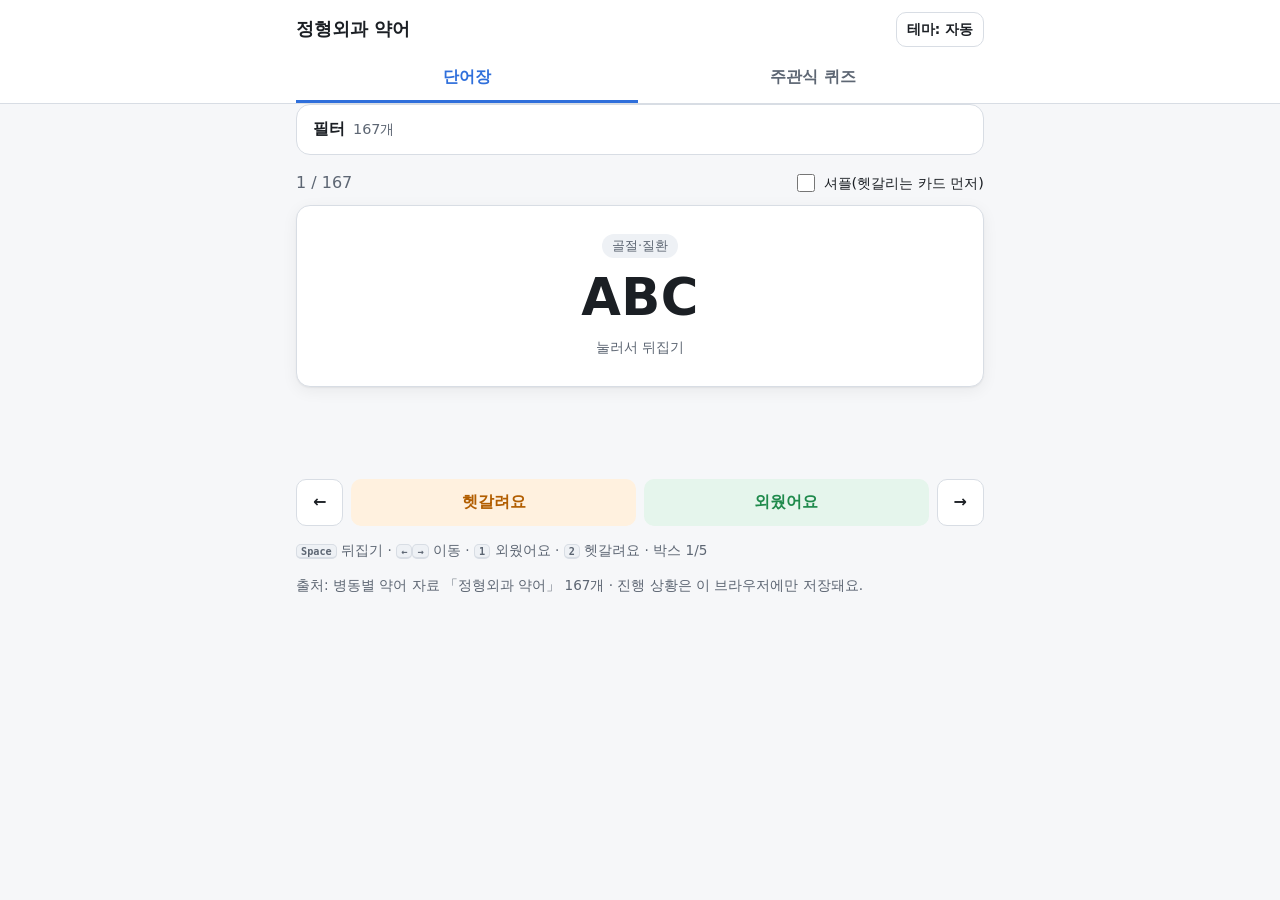
==== index.html @ 0612420a "정형외과 약어 단어장·주관식 퀴즈 웹앱 Co-Authored-By: Claude Opus 5.5 <noreply@anthropic.com>" ====
<!doctype html>
<html lang="ko">
<head>
  <meta charset="utf-8">
  <meta name="viewport" content="width=device-width, initial-scale=1">
  <title>정형외과 약어</title>
  <meta name="description" content="간호대 학생을 위한 정형외과 의학 약어 단어장과 주관식 퀴즈">
  <meta name="color-scheme" content="light dark">
  <link rel="stylesheet" href="css/style.css">
  <script>
    // 첫 렌더 전에 저장된 테마 적용(깜빡임 방지)
    try {
      var t = (JSON.parse(localStorage.getItem('ortho-abbr:v1')) || {}).settings?.theme;
      if (t === 'light' || t === 'dark') document.documentElement.dataset.theme = t;
    } catch (e) {}
  </script>
  <script type="module" src="js/app.js"></script>
</head>
<body>
  <header class="top">
    <div class="wrap top-row">
      <h1>정형외과 약어</h1>
      <button id="theme" class="ghost small" type="button" aria-label="테마 전환">테마: 자동</button>
    </div>
    <div class="wrap">
      <nav class="tabs" role="tablist" aria-label="학습 모드">
        <button role="tab" id="tab-cards" aria-controls="view-cards" aria-selected="true" type="button">단어장</button>
        <button role="tab" id="tab-quiz" aria-controls="view-quiz" aria-selected="false" type="button">주관식 퀴즈</button>
      </nav>
    </div>
  </header>

  <main class="wrap">
    <details class="filters" id="filters">
      <summary>
        <span>필터</span>
        <span class="muted" id="filter-summary"></span>
      </summary>
      <div class="filter-body">
        <fieldset>
          <legend>상태</legend>
          <div class="chips" id="f-status"></div>
        </fieldset>
        <fieldset>
          <legend>알파벳 구간</legend>
          <div class="chips" id="f-range"></div>
        </fieldset>
        <fieldset>
          <legend>분류 <span class="muted">(여러 개 선택 가능)</span></legend>
          <div class="chips" id="f-tags"></div>
        </fieldset>
        <div class="filter-foot">
          <span class="muted" id="stats"></span>
          <button type="button" class="ghost small danger" id="reset">진행 상황 초기화</button>
        </div>
      </div>
    </details>

    <p class="notice" id="storage-warning" hidden>이 브라우저에서는 진행 상황을 저장할 수 없어요. 앱은 그대로 쓸 수 있지만 새로고침하면 기록이 사라져요.</p>

    <!-- 단어장 -->
    <section id="view-cards" role="tabpanel" aria-labelledby="tab-cards">
      <div class="bar">
        <span id="card-pos" class="muted">0 / 0</span>
        <label class="switch"><input type="checkbox" id="shuffle"> 셔플(헷갈리는 카드 먼저)</label>
      </div>

      <button type="button" class="card" id="card" aria-describedby="card-help">
        <div class="face front">
          <span class="tag-pill" id="card-tag"></span>
          <span class="abbr" id="card-abbr"></span>
          <span class="muted hint">눌러서 뒤집기</span>
        </div>
        <div class="face back" aria-live="polite">
          <span class="abbr-sm" id="card-abbr2"></span>
          <span class="full" id="card-full"></span>
          <span class="note" id="card-note"></span>
          <span class="ko" id="card-ko"></span>
          <span class="others" id="card-others"></span>
        </div>
      </button>
      <p id="card-empty" class="empty" hidden>조건에 맞는 카드가 없어요. 필터를 바꿔 보세요.</p>

      <div class="card-actions">
        <button type="button" id="prev" class="ghost" aria-label="이전 카드">←</button>
        <button type="button" id="unsure" class="warn">헷갈려요</button>
        <button type="button" id="known" class="ok">외웠어요</button>
        <button type="button" id="next" class="ghost" aria-label="다음 카드">→</button>
      </div>
      <p class="muted small-text" id="card-help">
        <kbd>Space</kbd> 뒤집기 · <kbd>←</kbd><kbd>→</kbd> 이동 · <kbd>1</kbd> 외웠어요 · <kbd>2</kbd> 헷갈려요
        <span id="card-box"></span>
      </p>
    </section>

    <!-- 퀴즈 -->
    <section id="view-quiz" role="tabpanel" aria-labelledby="tab-quiz" hidden>
      <div id="quiz-setup" class="panel">
        <h2>주관식 퀴즈</h2>
        <p>약어를 보고 <b>영어 풀네임</b>을 입력하세요. 대소문자·띄어쓰기·하이픈·마침표는 신경 쓰지 않아도 돼요.</p>
        <p class="muted" id="quiz-pool"></p>
        <fieldset>
          <legend>문제 수</legend>
          <div class="chips" id="quiz-len"></div>
        </fieldset>
        <button type="button" class="primary" id="quiz-start">시작하기</button>
      </div>

      <div id="quiz-play" hidden>
        <div class="bar">
          <span id="quiz-pos" class="muted"></span>
          <span id="quiz-score"></span>
        </div>
        <div class="progress" role="progressbar" aria-label="진행률" aria-valuemin="0" id="quiz-progress">
          <div class="progress-fill" id="quiz-progress-fill"></div>
        </div>
        <div class="panel q">
          <div class="abbr" id="quiz-abbr"></div>
          <form id="quiz-form" autocomplete="off">
            <label for="quiz-input" class="sr-only">영어 풀네임</label>
            <input id="quiz-input" type="text" placeholder="영어 풀네임 입력 후 Enter"
                   autocomplete="off" autocapitalize="off" autocorrect="off" spellcheck="false" enterkeyhint="done">
            <div class="q-actions" id="q-ask-actions">
              <button type="button" class="ghost" id="quiz-skip">모르겠어요 <kbd>Esc</kbd></button>
              <button type="submit" class="primary">제출 <kbd>Enter</kbd></button>
            </div>
          </form>
          <p class="hint-line" id="quiz-hint" role="status"></p>
          <div id="quiz-feedback" hidden>
            <p class="verdict" id="quiz-verdict" role="status"></p>
            <ul class="answers" id="quiz-answers"></ul>
            <div class="q-actions">
              <button type="button" class="ghost" id="quiz-override" hidden>철자만 틀렸어요, 정답 처리</button>
              <button type="button" class="primary" id="quiz-next">다음 <kbd>Enter</kbd></button>
            </div>
          </div>
        </div>
      </div>

      <div id="quiz-result" class="panel" hidden>
        <h2>결과</h2>
        <p class="big-score" id="result-score"></p>
        <h3 id="result-wrong-title">틀린 문제</h3>
        <ul class="wrong-list" id="result-wrong"></ul>
        <div class="q-actions">
          <button type="button" class="ghost" id="result-new">새 퀴즈</button>
          <button type="button" class="primary" id="result-retry">틀린 문제만 다시</button>
        </div>
      </div>
    </section>

    <p class="empty" id="load-error" hidden></p>
  </main>

  <footer class="wrap muted small-text">
    출처: 병동별 약어 자료 「정형외과 약어」 167개 · 진행 상황은 이 브라우저에만 저장돼요.
  </footer>
</body>
</html>
---- css/style.css ----
:root {
  --bg: #f6f7f9;
  --surface: #ffffff;
  --surface-2: #eef1f5;
  --text: #1b1f24;
  --muted: #5d6673;
  --border: #d8dde4;
  --accent: #2f6fdb;
  --accent-text: #ffffff;
  --ok: #1f8a4c;
  --ok-bg: #e5f5ec;
  --warn: #b25e00;
  --warn-bg: #fff1df;
  --bad: #c62f3a;
  --bad-bg: #fde8ea;
  --shadow: 0 1px 2px rgb(0 0 0 / .06), 0 4px 16px rgb(0 0 0 / .06);
  --radius: 14px;
  color-scheme: light;
}
@media (prefers-color-scheme: dark) {
  :root:not([data-theme="light"]) {
    --bg: #111418; --surface: #1a1f25; --surface-2: #232a32; --text: #e8ebef; --muted: #9aa4b1;
    --border: #313a44; --accent: #6f9ff0; --accent-text: #0d1117;
    --ok: #5cc98a; --ok-bg: #173325; --warn: #f0a650; --warn-bg: #3a2a14; --bad: #f07a83; --bad-bg: #3b1d21;
    --shadow: 0 1px 2px rgb(0 0 0 / .4); color-scheme: dark;
  }
}
:root[data-theme="dark"] {
  --bg: #111418; --surface: #1a1f25; --surface-2: #232a32; --text: #e8ebef; --muted: #9aa4b1;
  --border: #313a44; --accent: #6f9ff0; --accent-text: #0d1117;
  --ok: #5cc98a; --ok-bg: #173325; --warn: #f0a650; --warn-bg: #3a2a14; --bad: #f07a83; --bad-bg: #3b1d21;
  --shadow: 0 1px 2px rgb(0 0 0 / .4); color-scheme: dark;
}

* { box-sizing: border-box; }
[hidden] { display: none !important; }
html { -webkit-text-size-adjust: 100%; }
body {
  margin: 0; background: var(--bg); color: var(--text);
  font: 16px/1.55 system-ui, -apple-system, "Apple SD Gothic Neo", "Malgun Gothic", "Noto Sans KR", sans-serif;
  overflow-x: hidden;
}
.wrap { max-width: 720px; margin: 0 auto; padding: 0 16px; }
h1 { font-size: 1.15rem; margin: 0; }
h2 { font-size: 1.2rem; margin: 0 0 .5rem; }
h3 { font-size: 1rem; margin: 1.25rem 0 .5rem; }
.muted { color: var(--muted); }
.small-text { font-size: .85rem; }
.sr-only { position: absolute; width: 1px; height: 1px; overflow: hidden; clip: rect(0 0 0 0); white-space: nowrap; }
kbd {
  font: 600 .75em ui-monospace, SFMono-Regular, Menlo, monospace; padding: .05em .4em;
  border: 1px solid var(--border); border-bottom-width: 2px; border-radius: 5px; background: var(--surface-2);
}
button kbd { background: transparent; border-color: currentColor; opacity: .7; }

/* 헤더 */
.top { background: var(--surface); border-bottom: 1px solid var(--border); position: sticky; top: 0; z-index: 5; }
.top-row { display: flex; align-items: center; justify-content: space-between; padding-top: 12px; padding-bottom: 8px; }
.tabs { display: flex; gap: 4px; }
.tabs button {
  flex: 1; border: 0; background: none; color: var(--muted); font: inherit; font-weight: 600;
  padding: 10px 8px; border-bottom: 3px solid transparent; cursor: pointer;
}
.tabs button[aria-selected="true"] { color: var(--accent); border-bottom-color: var(--accent); }

main { padding-top: 16px; padding-bottom: 24px; }
footer { padding-bottom: 24px; }

/* 버튼 */
button { font: inherit; cursor: pointer; }
.primary, .ghost, .ok, .warn {
  border-radius: 10px; padding: 10px 16px; border: 1px solid var(--border); background: var(--surface); color: var(--text);
  font-weight: 600; min-height: 44px;
}
.primary { background: var(--accent); color: var(--accent-text); border-color: var(--accent); }
.ok { background: var(--ok-bg); color: var(--ok); border-color: transparent; }
.warn { background: var(--warn-bg); color: var(--warn); border-color: transparent; }
.ghost:hover { background: var(--surface-2); }
.small { padding: 6px 10px; min-height: 0; font-size: .85rem; }
.danger { color: var(--bad); }
:focus-visible { outline: 3px solid var(--accent); outline-offset: 2px; }

/* 필터 */
.filters { background: var(--surface); border: 1px solid var(--border); border-radius: var(--radius); margin-bottom: 16px; }
.filters summary { padding: 12px 16px; cursor: pointer; display: flex; gap: 8px; align-items: baseline; flex-wrap: wrap; font-weight: 600; }
.filters summary .muted { font-weight: 400; font-size: .9rem; }
.filter-body { padding: 0 16px 16px; }
fieldset { border: 0; padding: 0; margin: 0 0 12px; min-width: 0; }
legend { font-size: .85rem; font-weight: 600; margin-bottom: 6px; padding: 0; }
.chips { display: flex; flex-wrap: wrap; gap: 6px; }
.chip {
  border: 1px solid var(--border); background: var(--surface); color: var(--text); border-radius: 999px;
  padding: 6px 12px; font-size: .9rem; min-height: 36px;
}
.chip[aria-pressed="true"] { background: var(--accent); border-color: var(--accent); color: var(--accent-text); }
.chip .count { opacity: .7; font-size: .8em; margin-left: 2px; }
.filter-foot { display: flex; justify-content: space-between; align-items: center; gap: 8px; flex-wrap: wrap; }
.notice { background: var(--warn-bg); color: var(--warn); padding: 10px 14px; border-radius: 10px; font-size: .9rem; }

.bar { display: flex; justify-content: space-between; align-items: center; gap: 8px; flex-wrap: wrap; margin-bottom: 10px; }
.switch { display: inline-flex; align-items: center; gap: 6px; font-size: .9rem; cursor: pointer; }
.switch input { width: 18px; height: 18px; accent-color: var(--accent); }

/* 플래시카드: 두 면을 같은 그리드 칸에 겹쳐서 높이가 긴 쪽에 맞춰지게 */
.card {
  display: grid; width: 100%; min-height: 260px; padding: 0; border: 0; background: none; color: inherit;
  perspective: 1200px; text-align: center;
}
.face {
  grid-area: 1 / 1; display: flex; flex-direction: column; align-items: center; justify-content: center; gap: 10px;
  padding: 28px 20px; border-radius: var(--radius); background: var(--surface); border: 1px solid var(--border);
  box-shadow: var(--shadow); backface-visibility: hidden; -webkit-backface-visibility: hidden;
  transition: transform .35s ease; min-width: 0;
}
.back { transform: rotateY(180deg); }
.card.flipped .front { transform: rotateY(-180deg); }
.card.flipped .back { transform: rotateY(0); }
@media (prefers-reduced-motion: reduce) {
  .face { transition: none; }
}
.abbr { font-size: clamp(2rem, 9vw, 3.2rem); font-weight: 800; letter-spacing: .01em; overflow-wrap: anywhere; line-height: 1.15; }
.abbr-sm { font-weight: 700; color: var(--muted); }
.full { font-size: clamp(1.2rem, 5vw, 1.5rem); font-weight: 700; overflow-wrap: anywhere; }
.note { font-size: .95rem; color: var(--muted); }
.ko { font-size: 1.05rem; }
.others { font-size: .9rem; color: var(--warn); }
.note:empty, .ko:empty, .others:empty { display: none; }
.hint { font-size: .85rem; }
.tag-pill { font-size: .8rem; padding: 2px 10px; border-radius: 999px; background: var(--surface-2); color: var(--muted); }
.card-actions { display: grid; grid-template-columns: auto 1fr 1fr auto; gap: 8px; margin-top: 14px; }
.empty { text-align: center; padding: 40px 16px; color: var(--muted); background: var(--surface); border-radius: var(--radius); border: 1px dashed var(--border); }

/* 퀴즈 */
.panel { background: var(--surface); border: 1px solid var(--border); border-radius: var(--radius); padding: 20px; box-shadow: var(--shadow); }
.panel p { margin: 0 0 12px; }
.q { text-align: center; }
.q .abbr { margin: 12px 0 18px; }
#quiz-input {
  width: 100%; font: inherit; font-size: 1.1rem; padding: 12px 14px; border-radius: 10px;
  border: 2px solid var(--border); background: var(--bg); color: var(--text);
}
#quiz-input:focus { border-color: var(--accent); outline: none; }
#quiz-input.is-correct { border-color: var(--ok); background: var(--ok-bg); }
#quiz-input.is-wrong { border-color: var(--bad); background: var(--bad-bg); }
.q-actions { display: flex; gap: 8px; justify-content: flex-end; flex-wrap: wrap; margin-top: 12px; }
.q-actions button { flex: 1 1 140px; }
#quiz-override { flex-basis: 100%; }
.hint-line { min-height: 1.2em; font-size: .9rem; color: var(--warn); margin: 8px 0 0; }
.hint-line:empty { margin: 0; min-height: 0; }
.verdict { font-weight: 700; font-size: 1.05rem; margin: 12px 0 6px !important; }
.verdict.good { color: var(--ok); }
.verdict.bad { color: var(--bad); }
.verdict.close { color: var(--warn); }
.answers { list-style: none; padding: 0; margin: 0; text-align: left; }
.answers li { padding: 10px 12px; background: var(--surface-2); border-radius: 10px; margin-top: 6px; }
.answers .a-full { font-weight: 700; overflow-wrap: anywhere; }
.answers .a-sub { font-size: .9rem; color: var(--muted); }
.progress { height: 8px; background: var(--surface-2); border-radius: 999px; overflow: hidden; margin-bottom: 14px; }
.progress-fill { height: 100%; width: 0; background: var(--accent); transition: width .25s ease; }
#quiz-score { font-weight: 700; }
.big-score { font-size: 2rem; font-weight: 800; }
.wrong-list { list-style: none; padding: 0; margin: 0; }
.wrong-list li { padding: 10px 0; border-top: 1px solid var(--border); overflow-wrap: anywhere; }
.wrong-list b { margin-right: 6px; }
.wrong-list .yours { color: var(--bad); font-size: .9rem; }

@media (max-width: 420px) {
  .panel { padding: 16px; }
  .face { padding: 22px 14px; }
  .card-actions { grid-template-columns: 1fr 1fr; }
  .card-actions #prev { order: 3; }
  .card-actions #next { order: 4; }
}
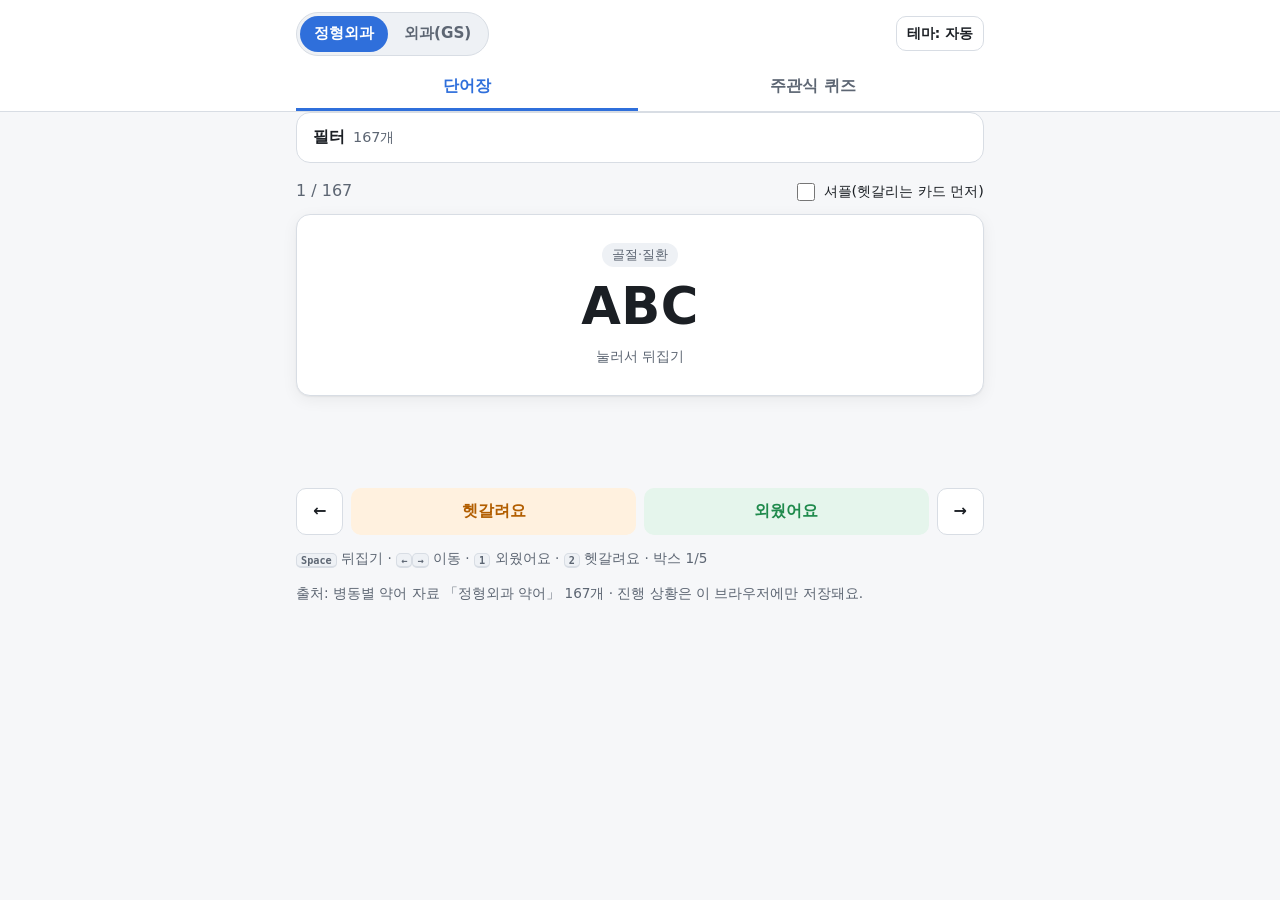
==== commit 674e302c: "외과(GS) 약어 30개를 별도 과목으로 추가 - 상단 과목 전환(정형외과 | 외과(GS)), #gs 바로가기 - 진행 상황·필터·분류 태그를 과목별로 저장, 기존 기록은 정형외과" ====
--- a/index.html
+++ b/index.html
@@ -3,8 +3,8 @@
 <head>
   <meta charset="utf-8">
   <meta name="viewport" content="width=device-width, initial-scale=1">
-  <title>정형외과 약어</title>
-  <meta name="description" content="간호대 학생을 위한 정형외과 의학 약어 단어장과 주관식 퀴즈">
+  <title>병동 약어</title>
+  <meta name="description" content="간호대 학생을 위한 병동 의학 약어(정형외과·외과 GS) 단어장과 주관식 퀴즈">
   <meta name="color-scheme" content="light dark">
   <link rel="stylesheet" href="css/style.css">
   <script>
@@ -19,7 +19,11 @@
 <body>
   <header class="top">
     <div class="wrap top-row">
-      <h1>정형외과 약어</h1>
+      <h1 class="sr-only">병동 약어</h1>
+      <div class="subjects" id="subjects" role="group" aria-label="과목">
+        <button type="button" data-subject="ortho" aria-pressed="true">정형외과</button>
+        <button type="button" data-subject="gs" aria-pressed="false">외과(GS)</button>
+      </div>
       <button id="theme" class="ghost small" type="button" aria-label="테마 전환">테마: 자동</button>
     </div>
     <div class="wrap">
@@ -153,7 +157,7 @@
   </main>
 
   <footer class="wrap muted small-text">
-    출처: 병동별 약어 자료 「정형외과 약어」 167개 · 진행 상황은 이 브라우저에만 저장돼요.
+    <span id="source"></span>
   </footer>
 </body>
 </html>
--- a/css/style.css
+++ b/css/style.css
@@ -56,6 +56,18 @@
 /* 헤더 */
 .top { background: var(--surface); border-bottom: 1px solid var(--border); position: sticky; top: 0; z-index: 5; }
 .top-row { display: flex; align-items: center; justify-content: space-between; padding-top: 12px; padding-bottom: 8px; }
+.top-row { gap: 12px; }
+.subjects {
+  display: inline-flex; padding: 3px; gap: 2px; border-radius: 999px;
+  background: var(--surface-2); border: 1px solid var(--border); min-width: 0;
+}
+.subjects button {
+  border: 0; background: none; color: var(--muted); font-weight: 700; font-size: .95rem;
+  padding: 6px 14px; border-radius: 999px; white-space: nowrap;
+}
+.subjects button[aria-pressed="true"] { background: var(--accent); color: var(--accent-text); }
+.subjects button:focus-visible { outline: 2px solid var(--accent); outline-offset: 2px; }
+@media (max-width: 380px) { .subjects button { padding: 6px 10px; font-size: .9rem; } }
 .tabs { display: flex; gap: 4px; }
 .tabs button {
   flex: 1; border: 0; background: none; color: var(--muted); font: inherit; font-weight: 600;
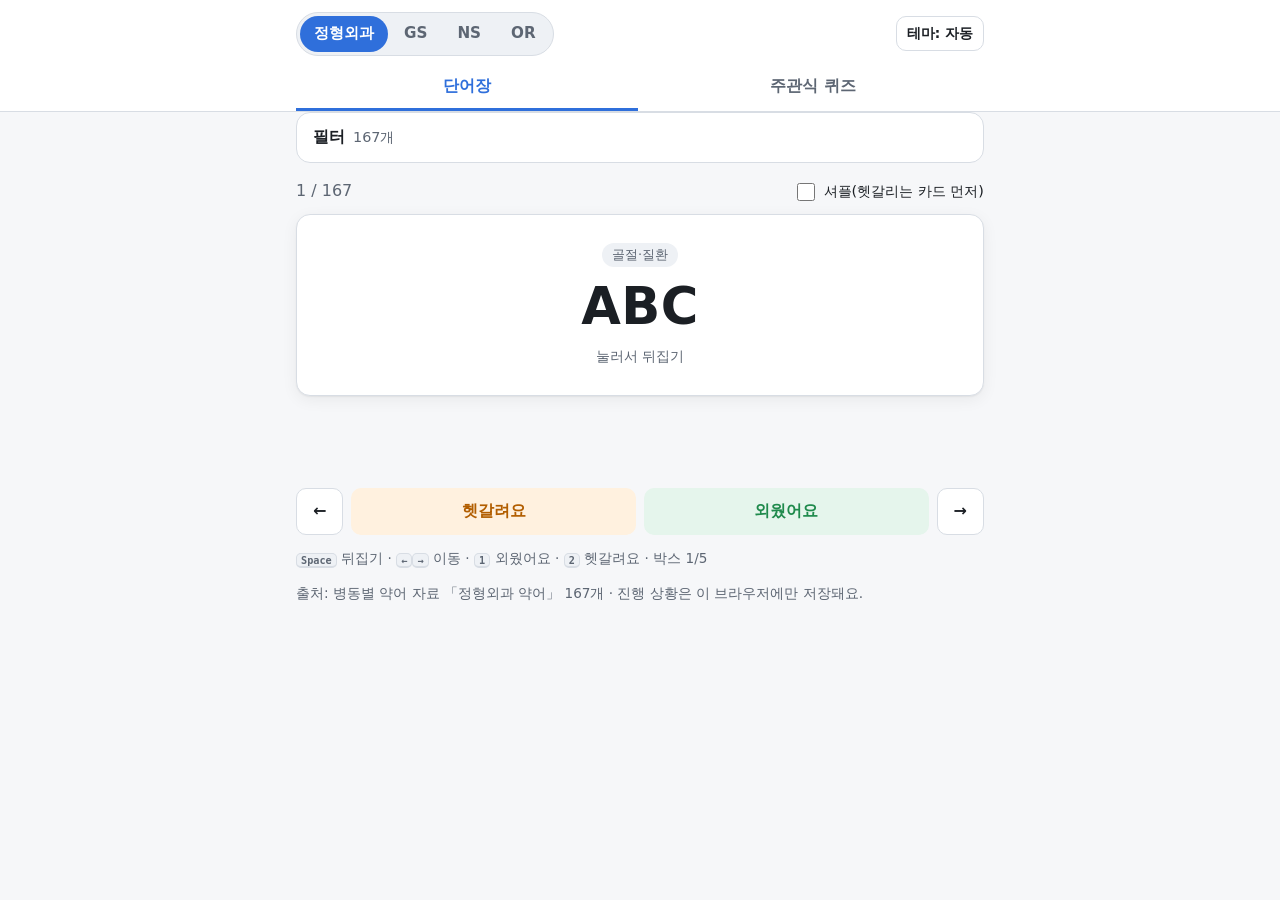
==== commit 207db4e1: "신경외과(NS) 40개, 수술장(OR) 37개 과목 추가 - 과목 버튼: 정형외과 | GS | NS | OR, #ns / #or 바로가기 - 데이터 생성 스크립트를 tools/bu" ====
--- a/index.html
+++ b/index.html
@@ -4,7 +4,7 @@
   <meta charset="utf-8">
   <meta name="viewport" content="width=device-width, initial-scale=1">
   <title>병동 약어</title>
-  <meta name="description" content="간호대 학생을 위한 병동 의학 약어(정형외과·외과 GS) 단어장과 주관식 퀴즈">
+  <meta name="description" content="간호대 학생을 위한 병동 의학 약어(정형외과·GS·NS·OR) 단어장과 주관식 퀴즈">
   <meta name="color-scheme" content="light dark">
   <link rel="stylesheet" href="css/style.css">
   <script>
@@ -22,7 +22,9 @@
       <h1 class="sr-only">병동 약어</h1>
       <div class="subjects" id="subjects" role="group" aria-label="과목">
         <button type="button" data-subject="ortho" aria-pressed="true">정형외과</button>
-        <button type="button" data-subject="gs" aria-pressed="false">외과(GS)</button>
+        <button type="button" data-subject="gs" aria-pressed="false" aria-label="외과(GS)">GS</button>
+        <button type="button" data-subject="ns" aria-pressed="false" aria-label="신경외과(NS)">NS</button>
+        <button type="button" data-subject="or" aria-pressed="false" aria-label="수술장(OR)">OR</button>
       </div>
       <button id="theme" class="ghost small" type="button" aria-label="테마 전환">테마: 자동</button>
     </div>
--- a/css/style.css
+++ b/css/style.css
@@ -60,6 +60,7 @@
 .subjects {
   display: inline-flex; padding: 3px; gap: 2px; border-radius: 999px;
   background: var(--surface-2); border: 1px solid var(--border); min-width: 0;
+  overflow-x: auto; scrollbar-width: none;
 }
 .subjects button {
   border: 0; background: none; color: var(--muted); font-weight: 700; font-size: .95rem;
@@ -67,7 +68,7 @@
 }
 .subjects button[aria-pressed="true"] { background: var(--accent); color: var(--accent-text); }
 .subjects button:focus-visible { outline: 2px solid var(--accent); outline-offset: 2px; }
-@media (max-width: 380px) { .subjects button { padding: 6px 10px; font-size: .9rem; } }
+@media (max-width: 400px) { .subjects button { padding: 6px 10px; font-size: .9rem; } }
 .tabs { display: flex; gap: 4px; }
 .tabs button {
   flex: 1; border: 0; background: none; color: var(--muted); font: inherit; font-weight: 600;
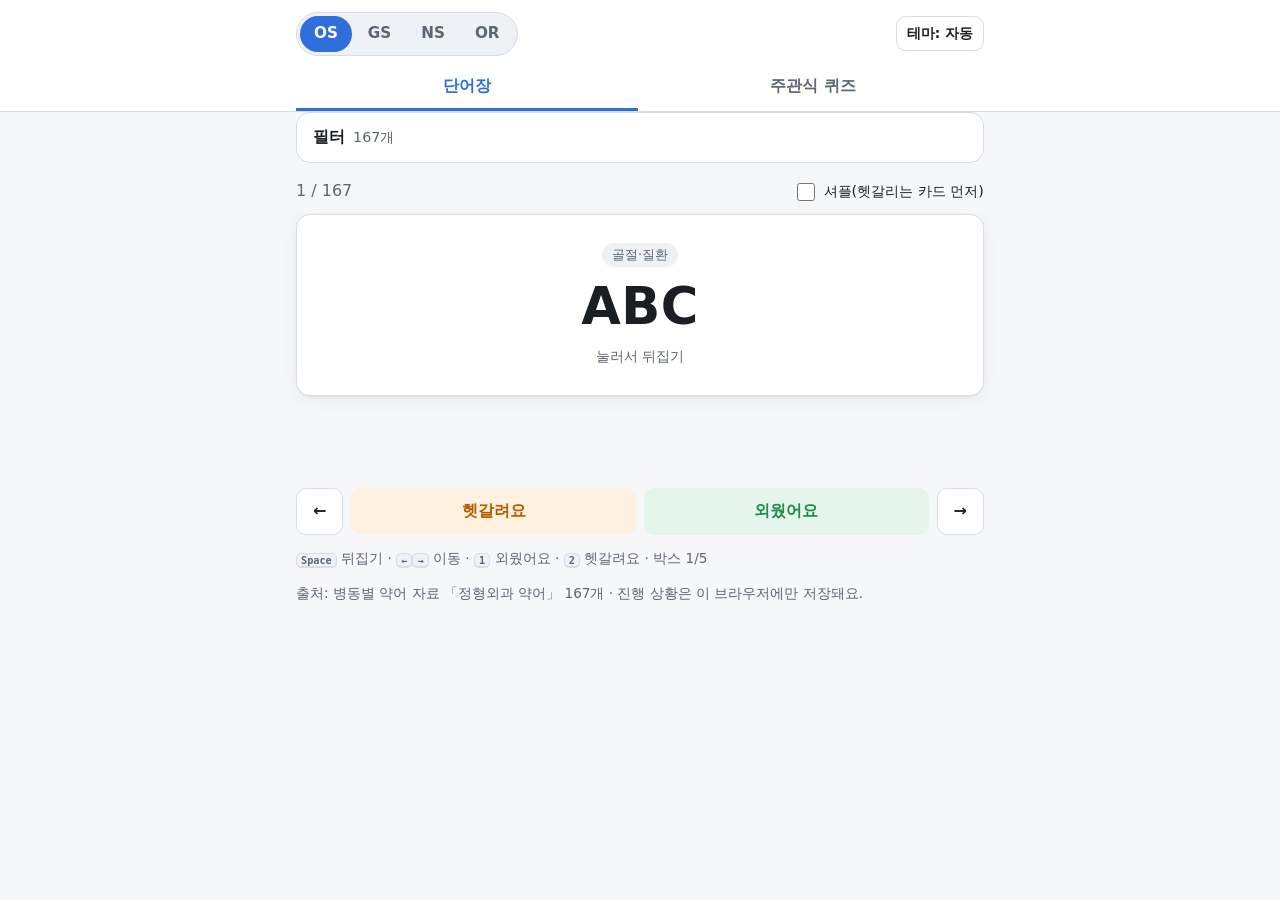
==== commit 7932ffec: "정형외과 과목 버튼 이름을 OS로 변경 Co-Authored-By: Claude Opus 5.5 <noreply@anthropic.com>" ====
--- a/index.html
+++ b/index.html
@@ -4,7 +4,7 @@
   <meta charset="utf-8">
   <meta name="viewport" content="width=device-width, initial-scale=1">
   <title>병동 약어</title>
-  <meta name="description" content="간호대 학생을 위한 병동 의학 약어(정형외과·GS·NS·OR) 단어장과 주관식 퀴즈">
+  <meta name="description" content="간호대 학생을 위한 병동 의학 약어(OS·GS·NS·OR) 단어장과 주관식 퀴즈">
   <meta name="color-scheme" content="light dark">
   <link rel="stylesheet" href="css/style.css">
   <script>
@@ -21,7 +21,7 @@
     <div class="wrap top-row">
       <h1 class="sr-only">병동 약어</h1>
       <div class="subjects" id="subjects" role="group" aria-label="과목">
-        <button type="button" data-subject="ortho" aria-pressed="true">정형외과</button>
+        <button type="button" data-subject="ortho" aria-pressed="true" aria-label="정형외과(OS)">OS</button>
         <button type="button" data-subject="gs" aria-pressed="false" aria-label="외과(GS)">GS</button>
         <button type="button" data-subject="ns" aria-pressed="false" aria-label="신경외과(NS)">NS</button>
         <button type="button" data-subject="or" aria-pressed="false" aria-label="수술장(OR)">OR</button>
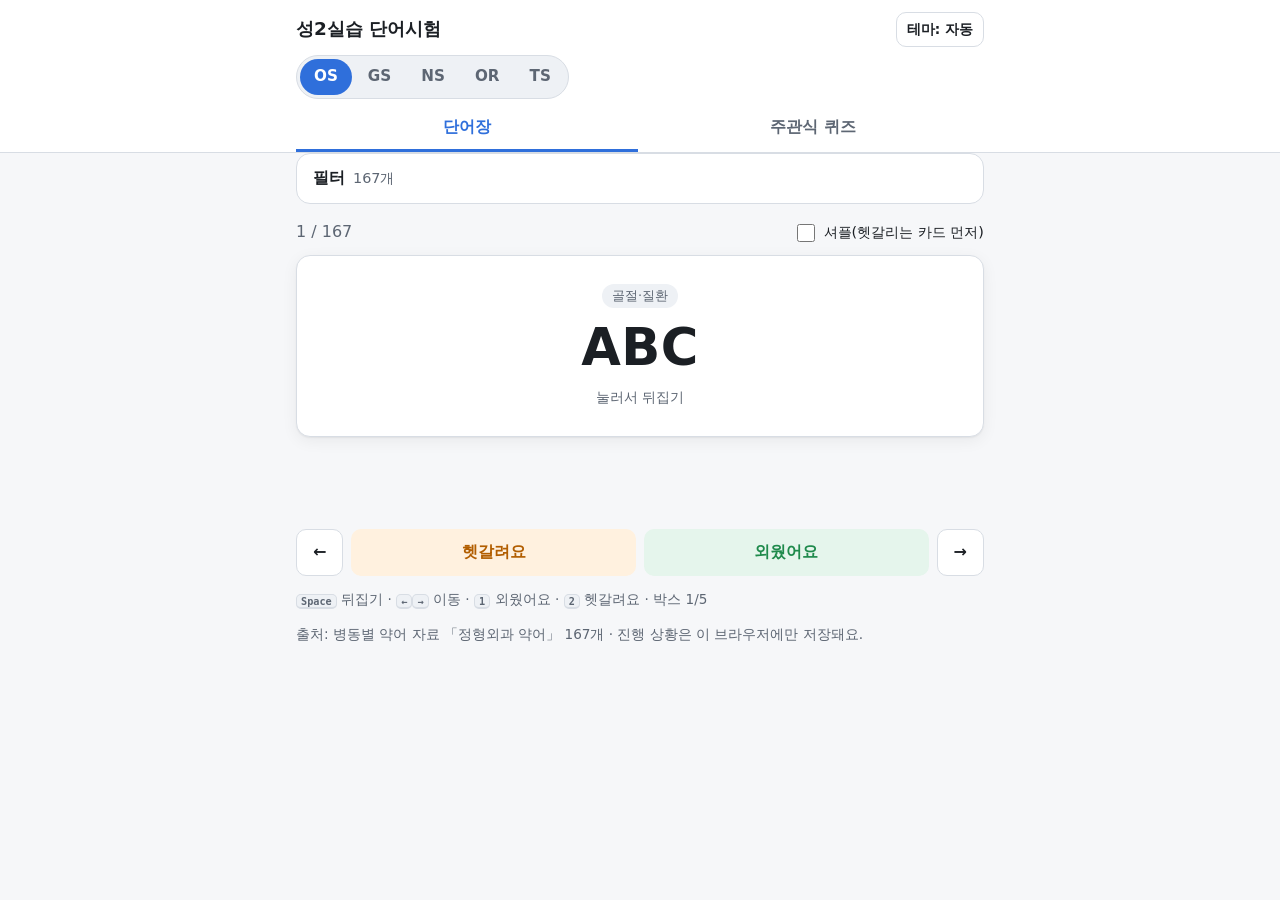
==== commit b7670120: "흉부외과(TS) 약어 40개 과목 추가, 제목을 '성2실습 단어시험'으로 변경 Co-Authored-By: Claude Opus 5.5 <noreply@anthropic.com>" ====
--- a/index.html
+++ b/index.html
@@ -3,8 +3,8 @@
 <head>
   <meta charset="utf-8">
   <meta name="viewport" content="width=device-width, initial-scale=1">
-  <title>병동 약어</title>
-  <meta name="description" content="간호대 학생을 위한 병동 의학 약어(OS·GS·NS·OR) 단어장과 주관식 퀴즈">
+  <title>성2실습 단어시험</title>
+  <meta name="description" content="간호대 학생을 위한 병동 의학 약어(OS·GS·NS·OR·TS) 단어장과 주관식 퀴즈">
   <meta name="color-scheme" content="light dark">
   <link rel="stylesheet" href="css/style.css">
   <script>
@@ -19,14 +19,17 @@
 <body>
   <header class="top">
     <div class="wrap top-row">
-      <h1 class="sr-only">병동 약어</h1>
+      <h1>성2실습 단어시험</h1>
+      <button id="theme" class="ghost small" type="button" aria-label="테마 전환">테마: 자동</button>
+    </div>
+    <div class="wrap subject-row">
       <div class="subjects" id="subjects" role="group" aria-label="과목">
         <button type="button" data-subject="ortho" aria-pressed="true" aria-label="정형외과(OS)">OS</button>
         <button type="button" data-subject="gs" aria-pressed="false" aria-label="외과(GS)">GS</button>
         <button type="button" data-subject="ns" aria-pressed="false" aria-label="신경외과(NS)">NS</button>
         <button type="button" data-subject="or" aria-pressed="false" aria-label="수술장(OR)">OR</button>
+        <button type="button" data-subject="ts" aria-pressed="false" aria-label="흉부외과(TS)">TS</button>
       </div>
-      <button id="theme" class="ghost small" type="button" aria-label="테마 전환">테마: 자동</button>
     </div>
     <div class="wrap">
       <nav class="tabs" role="tablist" aria-label="학습 모드">
--- a/css/style.css
+++ b/css/style.css
@@ -57,6 +57,8 @@
 .top { background: var(--surface); border-bottom: 1px solid var(--border); position: sticky; top: 0; z-index: 5; }
 .top-row { display: flex; align-items: center; justify-content: space-between; padding-top: 12px; padding-bottom: 8px; }
 .top-row { gap: 12px; }
+.subject-row { padding-bottom: 6px; }
+.subjects { max-width: 100%; }
 .subjects {
   display: inline-flex; padding: 3px; gap: 2px; border-radius: 999px;
   background: var(--surface-2); border: 1px solid var(--border); min-width: 0;
